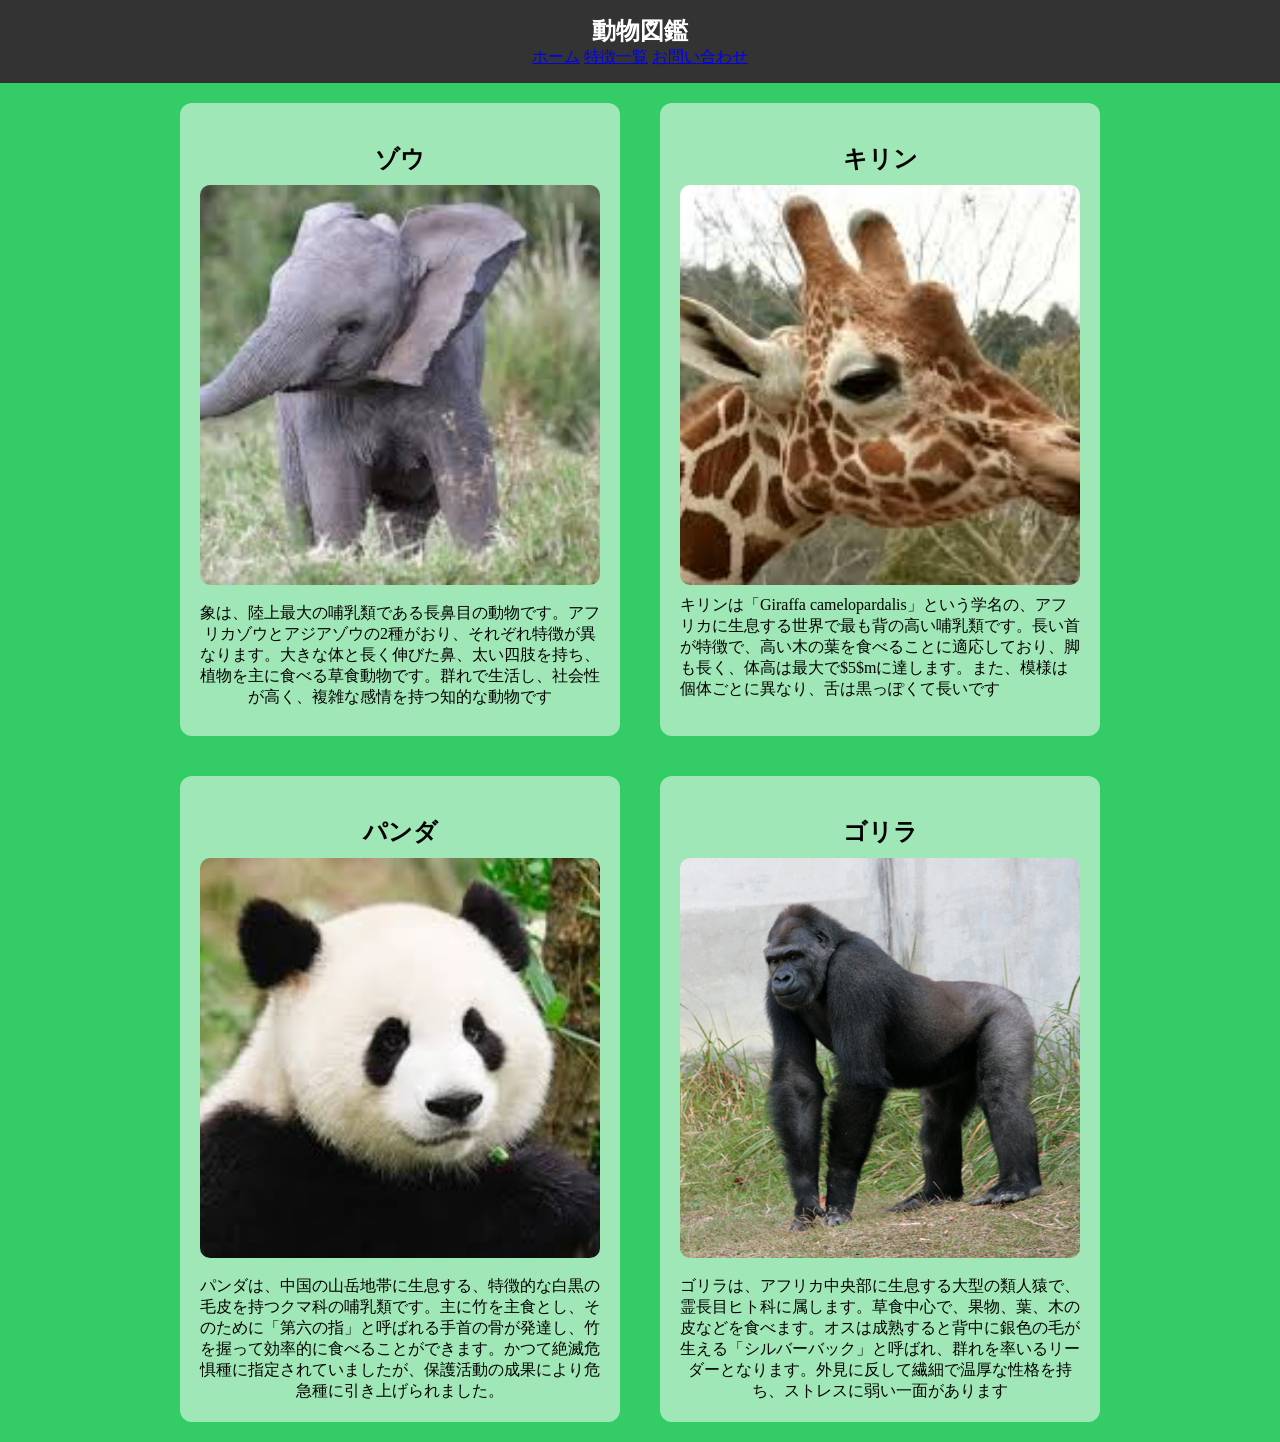
==== animal1.html @ 010d38af "animal1.htmlのコミット" ====
<!DOCTYPE html>
<html lang="en">

<head>
    <meta charset="UTF-8">
    <meta name="viewport" content="width=device-width, initial-scale=1.0">
    <link rel="stylesheet" href="hikaru.style.css">
    <title>動物図鑑</title>
</head>

<body>
    <header class="site-header">
        <h1>動物図鑑</h1>
        <nav class="nav-menu">
            <a href="#">ホーム</a>
            <a href="#">特徴一覧</a>
            <a href="#">お問い合わせ</a>
        </nav>
    </header>
    <table>
        <tr>
            <td class="zukan">
                <div class="animal">
                    <h2 class="name">ゾウ</h2>
                    <img src="img/zou.jpg" alt="#">
                    <br>象は、陸上最大の哺乳類である長鼻目の動物です。アフリカゾウとアジアゾウの2種がおり、それぞれ特徴が異なります。大きな体と長く伸びた鼻、太い四肢を持ち、植物を主に食べる草食動物です。群れで生活し、社会性が高く、複雑な感情を持つ知的な動物です</br>
                </div>

                <div class="animal">
                    <h2 class="name">キリン</h2>
                    <img src="img/kirin.jpg" alt="#">
                    <p>キリンは「Giraffa camelopardalis」という学名の、アフリカに生息する世界で最も背の高い哺乳類です。長い首が特徴で、高い木の葉を食べることに適応しており、脚も長く、体高は最大で$5$mに達します。また、模様は個体ごとに異なり、舌は黒っぽくて長いです
                    </p>
                </div>
            </td>
        </tr>

        <tr>
            <td class="zukan">
                <div class="animal">
                    <h2 class="name">パンダ</h2>
                    <img src="img/panda.jpg" alt="#">
                    <br>パンダは、中国の山岳地帯に生息する、特徴的な白黒の毛皮を持つクマ科の哺乳類です。主に竹を主食とし、そのために「第六の指」と呼ばれる手首の骨が発達し、竹を握って効率的に食べることができます。かつて絶滅危惧種に指定されていましたが、保護活動の成果により危急種に引き上げられました。
                    </br>
                </div>

                <div class="animal">
                    <h2 class="name">ゴリラ</h2>
                    <img src="img/gorira.jpg" alt="#">
                    <br>ゴリラは、アフリカ中央部に生息する大型の類人猿で、霊長目ヒト科に属します。草食中心で、果物、葉、木の皮などを食べます。オスは成熟すると背中に銀色の毛が生える「シルバーバック」と呼ばれ、群れを率いるリーダーとなります。外見に反して繊細で温厚な性格を持ち、ストレスに弱い一面があります
                    </br>
                </div>
            </td>
        </tr>
    </table>


</body>

</html>
---- hikaru.style.css ----
body {
    background-color: #33cc66;
    margin: 0;
    padding: 0;
}

table {
    margin: 0 auto;
    border-collapse: collapse;
}

.zukan {
    display: flex;
    justify-content: center;
    flex-wrap: wrap;   
    gap: 40px;         
    padding: 20px 0;
    text-align: center;
}

.animal {
    display: flex;
    flex-direction: column;
    align-items: center;
    width: 400px;       
    background: #ffffff88;  
    padding: 20px;
    border-radius: 12px;
}


.name {
    margin-bottom: 10px;
}

.animal img {
    width: 400px;
    height: 400px;
    object-fit: cover;
    border-radius: 10px;
}

.animal p {
    text-align: left;
    margin-top: 10px;
    width: 100%;        
}
.site-header {
    background-color: #333;
    color: white;
    padding: 15px 20px;
    text-align: center;  
}

.site-header h1 {
    margin: 0;
    font-size: 24px;
}
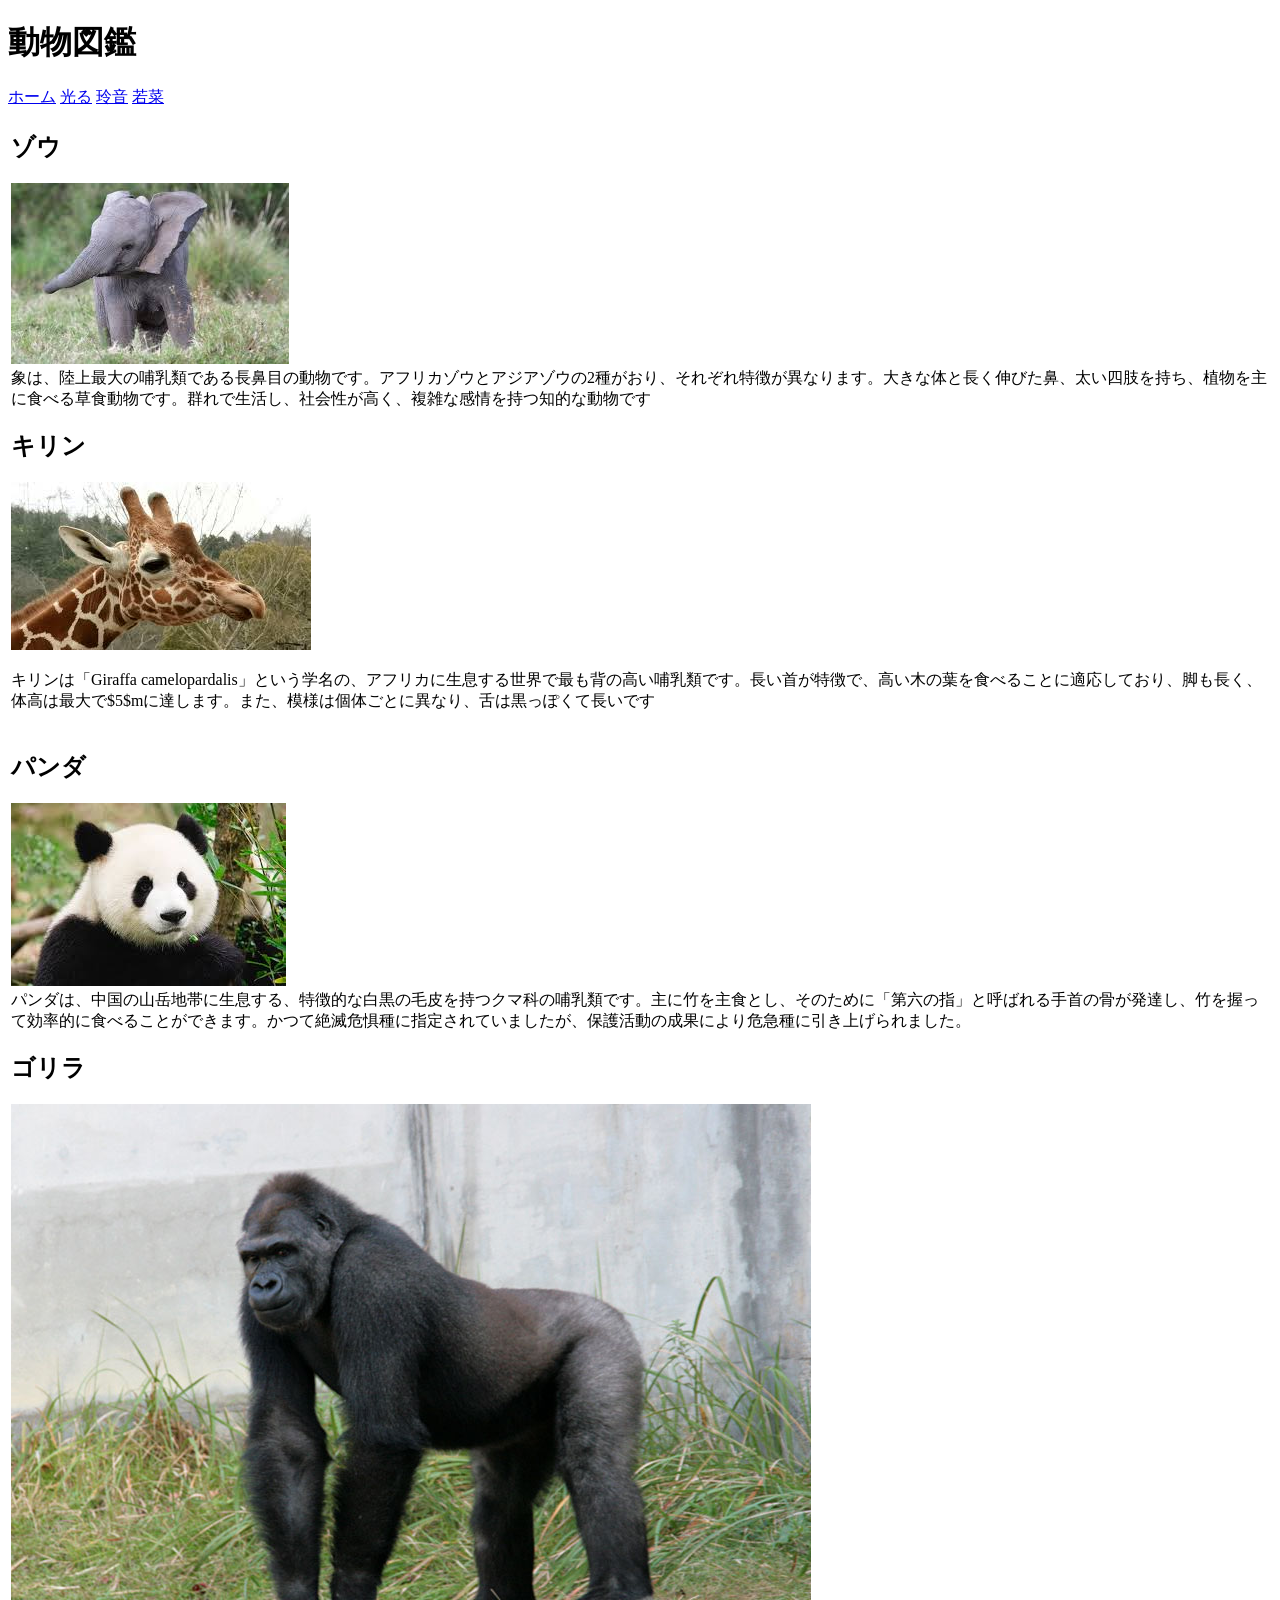
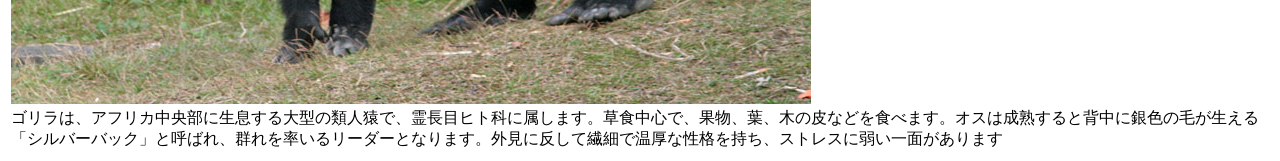
==== commit 583ad3d1: "animal1.html修正" ====
--- a/animal1.html
+++ b/animal1.html
@@ -11,10 +11,11 @@
 <body>
     <header class="site-header">
         <h1>動物図鑑</h1>
-        <nav class="nav-menu">
-            <a href="#">ホーム</a>
-            <a href="#">特徴一覧</a>
-            <a href="#">お問い合わせ</a>
+        <nav class="menu">
+            <a href="index.html">ホーム</a>
+            <a href="animal3.html">光る</a>
+            <a href="animal2.html">玲音</a>
+            <a href="animal1.html">若菜</a>
         </nav>
     </header>
     <table>
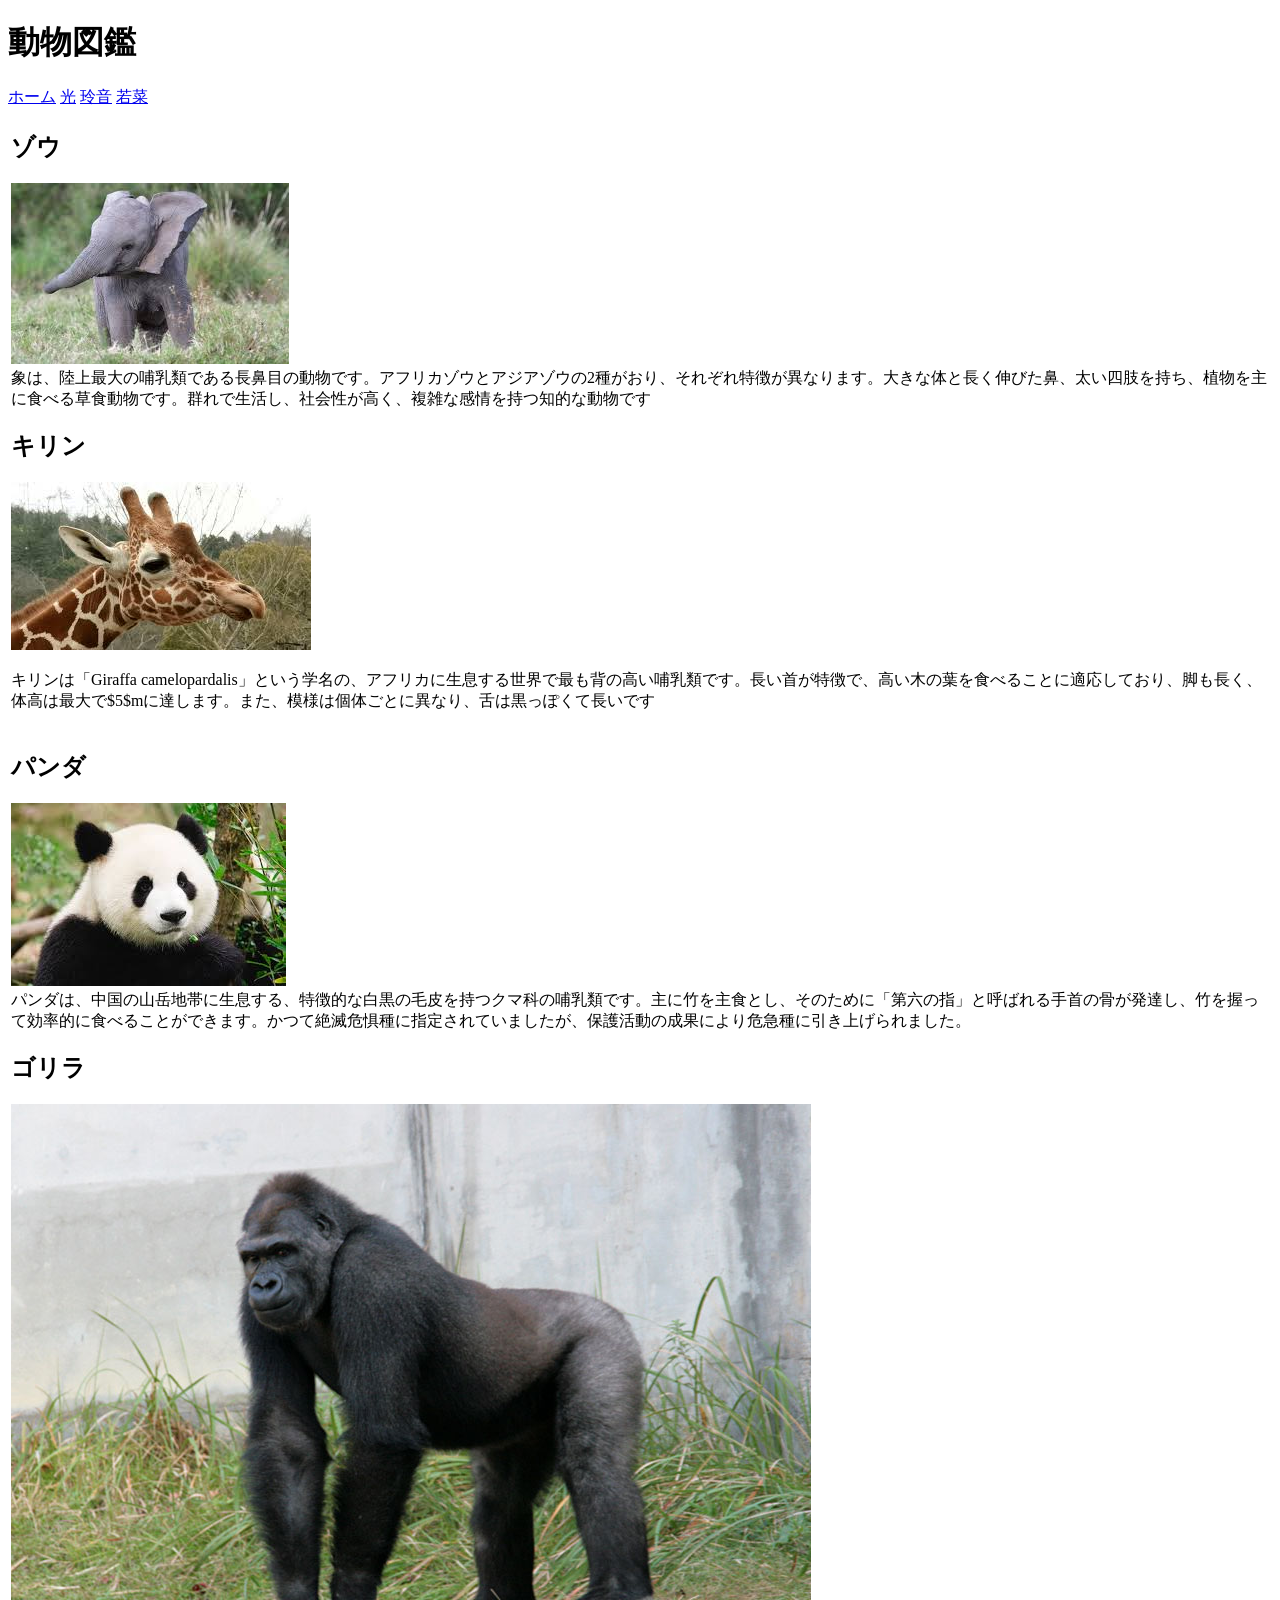
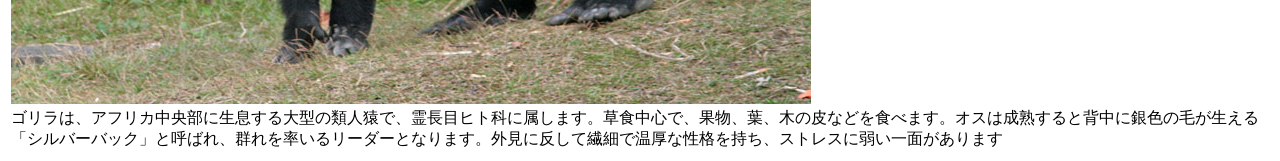
==== commit f7186727: "animal1.html修正2" ====
--- a/animal1.html
+++ b/animal1.html
@@ -13,7 +13,7 @@
         <h1>動物図鑑</h1>
         <nav class="menu">
             <a href="index.html">ホーム</a>
-            <a href="animal3.html">光る</a>
+            <a href="animal3.html">光</a>
             <a href="animal2.html">玲音</a>
             <a href="animal1.html">若菜</a>
         </nav>
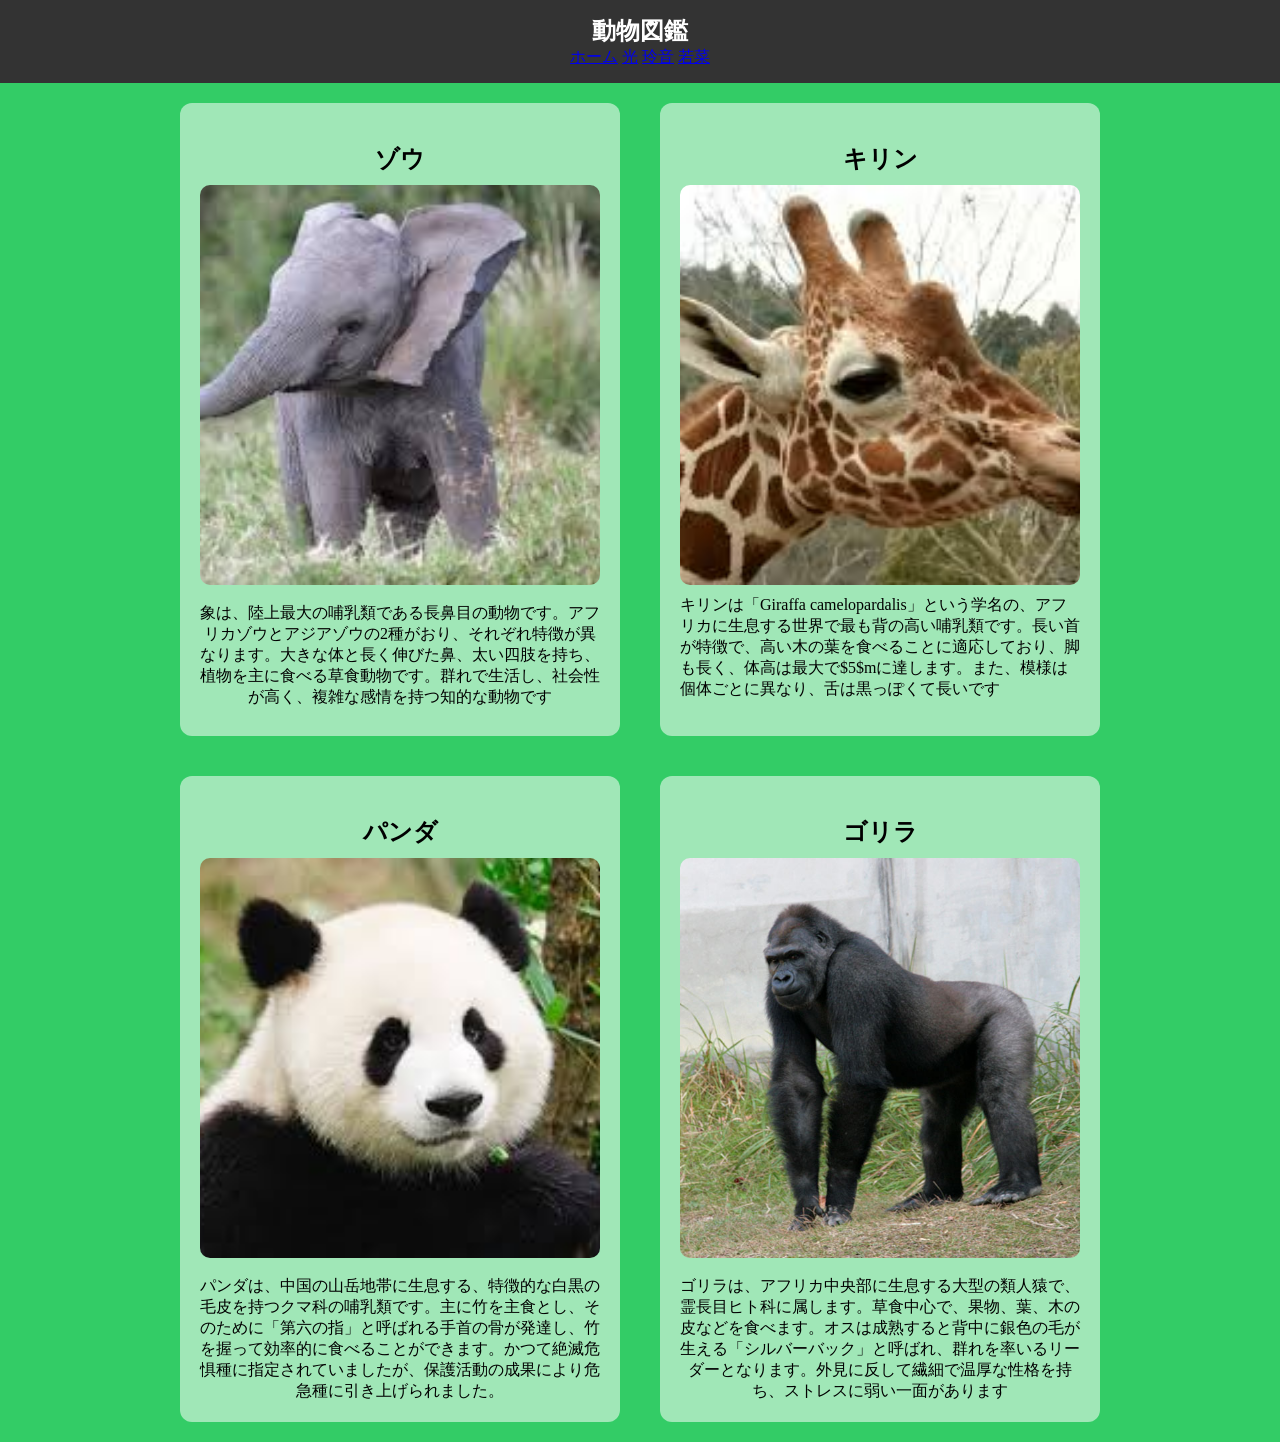
==== commit bf62b3a0: "修正" ====
--- a/animal1.html
+++ b/animal1.html
@@ -4,7 +4,7 @@
 <head>
     <meta charset="UTF-8">
     <meta name="viewport" content="width=device-width, initial-scale=1.0">
-    <link rel="stylesheet" href="hikaru.style.css">
+    <link rel="stylesheet" href="style.css">
     <title>動物図鑑</title>
 </head>
 
--- a/style.css
+++ b/style.css
@@ -0,0 +1,59 @@
+
+body {
+    background-color: #33cc66;
+    margin: 0;
+    padding: 0;
+}
+
+table {
+    margin: 0 auto;
+    border-collapse: collapse;
+}
+
+.zukan {
+    display: flex;
+    justify-content: center;
+    flex-wrap: wrap;   
+    gap: 40px;         
+    padding: 20px 0;
+    text-align: center;
+}
+
+.animal {
+    display: flex;
+    flex-direction: column;
+    align-items: center;
+    width: 400px;       
+    background: #ffffff88;  
+    padding: 20px;
+    border-radius: 12px;
+}
+
+
+.name {
+    margin-bottom: 10px;
+}
+
+.animal img {
+    width: 400px;
+    height: 400px;
+    object-fit: cover;
+    border-radius: 10px;
+}
+
+.animal p {
+    text-align: left;
+    margin-top: 10px;
+    width: 100%;        
+}
+.site-header {
+    background-color: #333;
+    color: white;
+    padding: 15px 20px;
+    text-align: center; 
+}
+
+.site-header h1 {
+    margin: 0;
+    font-size: 24px;
+}
